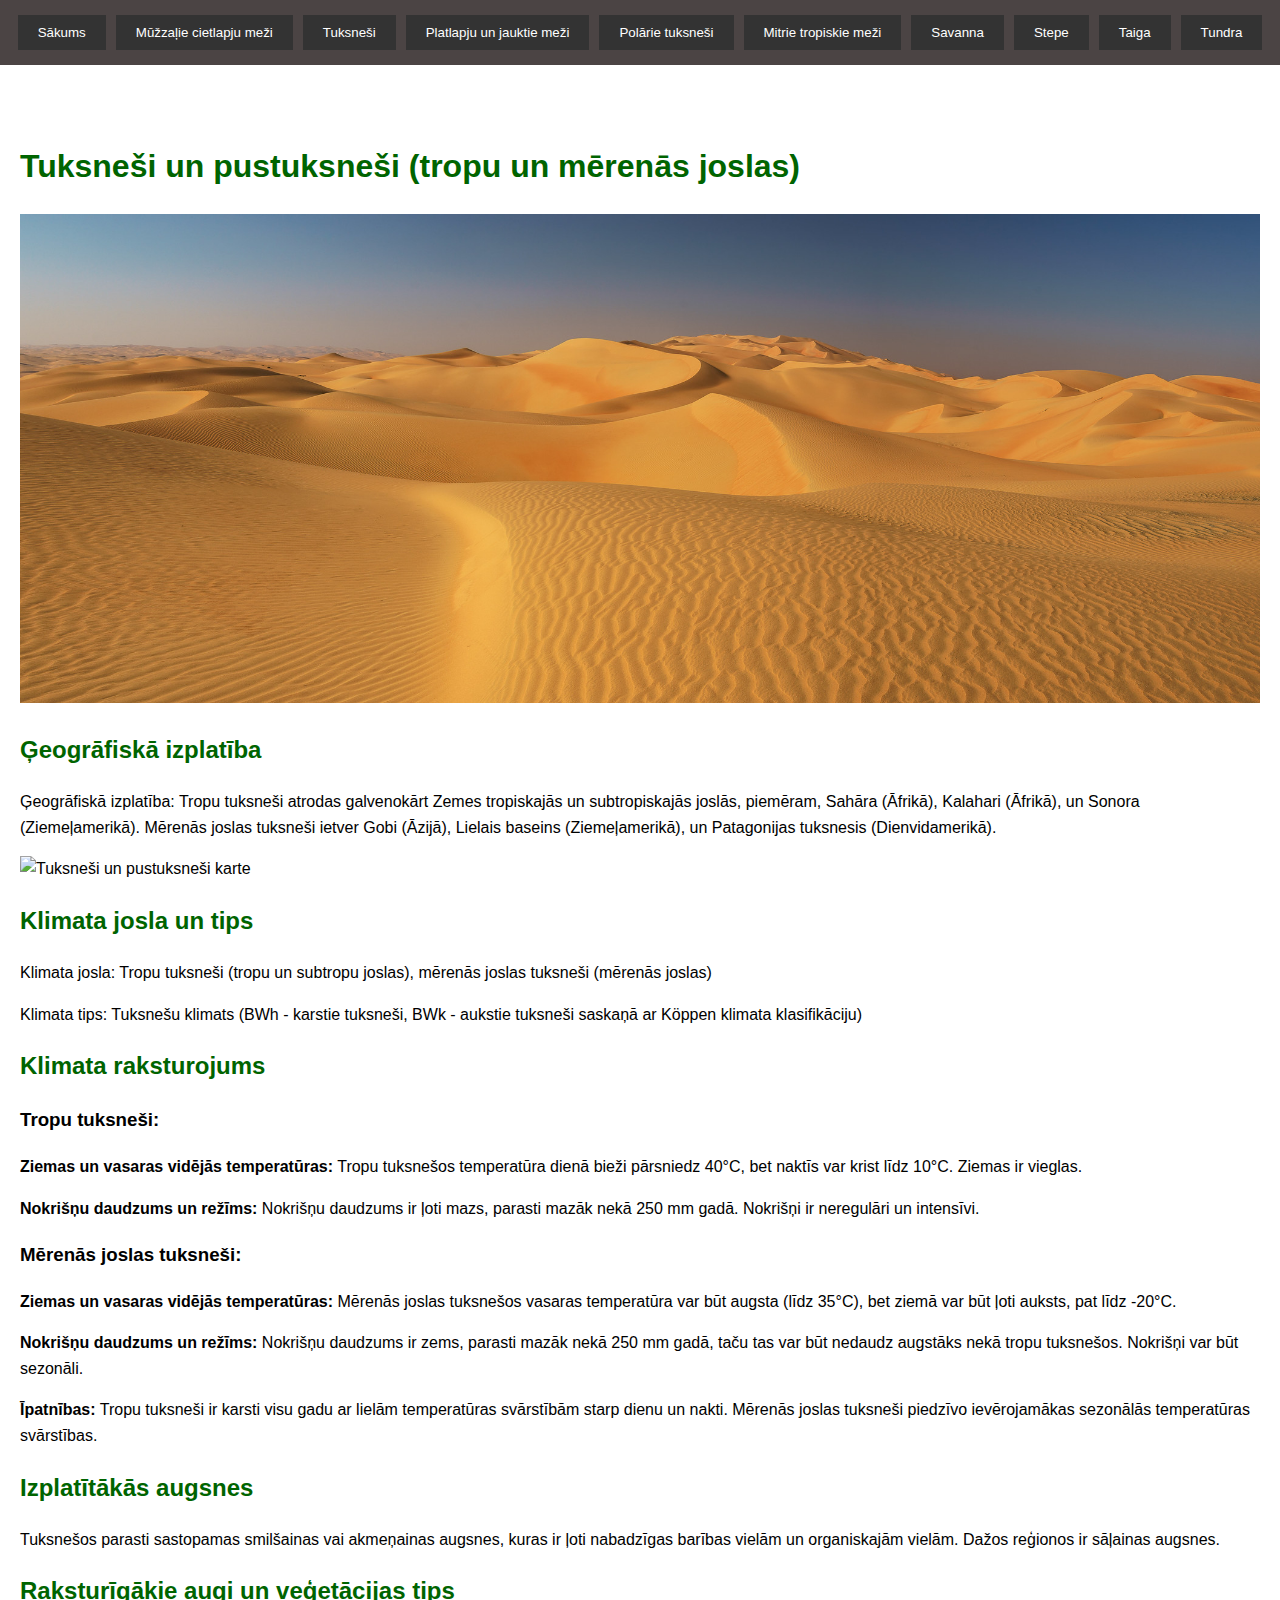
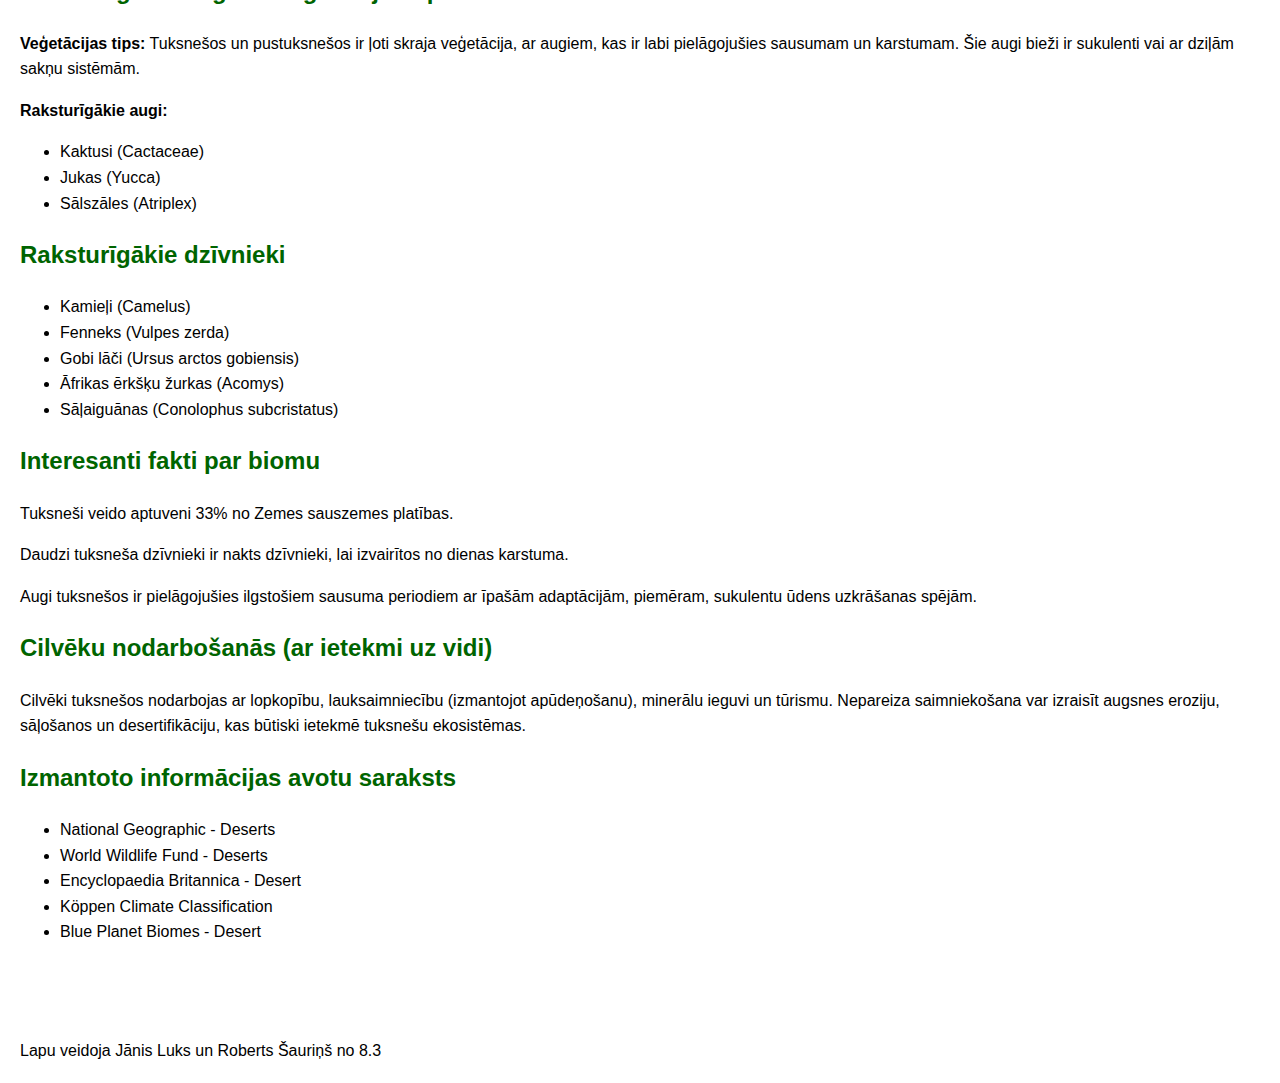
==== desert.html @ 3b9573bf "Initial commit" ====
<!DOCTYPE html>
<html lang="lv">

<head>
    <meta charset="UTF-8">
    <meta name="viewport" content="width=device-width, initial-scale=1.0">
    <title>Tuksneši un pustuksneši</title>
    <style>
        body {
            font-family: Arial, sans-serif;
            line-height: 1.6;
            margin: 20px;
        }

        h1,
        h2 {
            color: #8B4513;
        }

        img {
            max-width: 100%;
            height: auto;
        }
    </style>
    <link rel="stylesheet" href="style.css">
</head>

<body>
    <header>
        <nav>
            <a href="index.html"><button>Sākums</button></a>
            <a href="cietlapji.html"><button>Mūžzaļie cietlapju meži</button></a>
            <a href="desert.html"><button>Tuksneši</button></a>
            <a href="forest.html"><button>Platlapju un jauktie meži</button></a>
            <a href="ice.html"><button>Polārie tuksneši</button></a>
            <a href="jungle.html"><button>Mitrie tropiskie meži</button></a>
            <a href="savanna.html"><button>Savanna</button></a>
            <a href="stepe.html"><button>Stepe</button></a>
            <a href="taiga.html"><button>Taiga</button></a>
            <a href="tundra.html"><button>Tundra</button></a>
        </nav>
    </header>
<main>
    <h1>Tuksneši un pustuksneši (tropu un mērenās joslas)</h1>
    <p><img src="desert panorama.jpg" alt="Tuksneši un pustuksneši panorāmas attēls"></p>

    <h2>Ģeogrāfiskā izplatība</h2>
    <p>Ģeogrāfiskā izplatība: Tropu tuksneši atrodas galvenokārt Zemes tropiskajās un subtropiskajās joslās, piemēram,
        Sahāra (Āfrikā), Kalahari (Āfrikā), un Sonora (Ziemeļamerikā). Mērenās joslas tuksneši ietver Gobi (Āzijā),
        Lielais baseins (Ziemeļamerikā), un Patagonijas tuksnesis (Dienvidamerikā).</p>
    <p><img src="desert map.png" alt="Tuksneši un pustuksneši karte"></p>

    <h2>Klimata josla un tips</h2>
    <p>Klimata josla: Tropu tuksneši (tropu un subtropu joslas), mērenās joslas tuksneši (mērenās joslas)</p>
    <p>Klimata tips: Tuksnešu klimats (BWh - karstie tuksneši, BWk - aukstie tuksneši saskaņā ar Köppen klimata
        klasifikāciju)</p>

    <h2>Klimata raksturojums</h2>
    <h3>Tropu tuksneši:</h3>
    <p><strong>Ziemas un vasaras vidējās temperatūras:</strong> Tropu tuksnešos temperatūra dienā bieži pārsniedz 40°C,
        bet naktīs var krist līdz 10°C. Ziemas ir vieglas.</p>
    <p><strong>Nokrišņu daudzums un režīms:</strong> Nokrišņu daudzums ir ļoti mazs, parasti mazāk nekā 250 mm gadā.
        Nokrišņi ir neregulāri un intensīvi.</p>
    <h3>Mērenās joslas tuksneši:</h3>
    <p><strong>Ziemas un vasaras vidējās temperatūras:</strong> Mērenās joslas tuksnešos vasaras temperatūra var būt
        augsta (līdz 35°C), bet ziemā var būt ļoti auksts, pat līdz -20°C.</p>
    <p><strong>Nokrišņu daudzums un režīms:</strong> Nokrišņu daudzums ir zems, parasti mazāk nekā 250 mm gadā, taču tas
        var būt nedaudz augstāks nekā tropu tuksnešos. Nokrišņi var būt sezonāli.</p>
    <p><strong>Īpatnības:</strong> Tropu tuksneši ir karsti visu gadu ar lielām temperatūras svārstībām starp dienu un
        nakti. Mērenās joslas tuksneši piedzīvo ievērojamākas sezonālās temperatūras svārstības.</p>

    <h2>Izplatītākās augsnes</h2>
    <p>Tuksnešos parasti sastopamas smilšainas vai akmeņainas augsnes, kuras ir ļoti nabadzīgas barības vielām un
        organiskajām vielām. Dažos reģionos ir sāļainas augsnes.</p>

    <h2>Raksturīgākie augi un veģetācijas tips</h2>
    <p><strong>Veģetācijas tips:</strong> Tuksnešos un pustuksnešos ir ļoti skraja veģetācija, ar augiem, kas ir labi
        pielāgojušies sausumam un karstumam. Šie augi bieži ir sukulenti vai ar dziļām sakņu sistēmām.</p>
    <p><strong>Raksturīgākie augi:</strong></p>
    <ul>
        <li>Kaktusi (Cactaceae)</li>
        <li>Jukas (Yucca)</li>
        <li>Sālszāles (Atriplex)</li>
    </ul>

    <h2>Raksturīgākie dzīvnieki</h2>
   
    <ul>
        <li>Kamieļi (Camelus)</li>
        <li>Fenneks (Vulpes zerda)</li>
        <li>Gobi lāči (Ursus arctos gobiensis)</li>
        <li>Āfrikas ērkšķu žurkas (Acomys)</li>
        <li>Sāļaiguānas (Conolophus subcristatus)</li>
    </ul>

    <h2>Interesanti fakti par biomu</h2>
    <p>Tuksneši veido aptuveni 33% no Zemes sauszemes platības.</p>
    <p>Daudzi tuksneša dzīvnieki ir nakts dzīvnieki, lai izvairītos no dienas karstuma.</p>
    <p>Augi tuksnešos ir pielāgojušies ilgstošiem sausuma periodiem ar īpašām adaptācijām, piemēram, sukulentu ūdens
        uzkrāšanas spējām.</p>

    <h2>Cilvēku nodarbošanās (ar ietekmi uz vidi)</h2>
    <p>Cilvēki tuksnešos nodarbojas ar lopkopību, lauksaimniecību (izmantojot apūdeņošanu), minerālu ieguvi un tūrismu.
        Nepareiza saimniekošana var izraisīt augsnes eroziju, sāļošanos un desertifikāciju, kas būtiski ietekmē tuksnešu
        ekosistēmas.</p>

    <h2>Izmantoto informācijas avotu saraksts</h2>
    <ul>
        <li>National Geographic - Deserts</li>
        <li>World Wildlife Fund - Deserts</li>
        <li>Encyclopaedia Britannica - Desert</li>
        <li>Köppen Climate Classification</li>
        <li>Blue Planet Biomes - Desert</li>
    </ul>
      <br><br><br>
</main>
    <footer>
        <!--Atpakaļ uz augšu poga-->
        <a href="#" id="back-to-top">Atpakaļ uz augšu</a>
        <font align="right">Lapu veidoja Jānis Luks un Roberts Šauriņš no 8.3</font>
      </footer>
    <script src="script.js"></script>
</body>

</html>
---- style.css ----
/* Style the header */
header {
  position: fixed;
  top: 0;
  left: 0;
  width: 100%;
  background-color: #4b4444; /* Change this for your desired background color */
  display: flex; /* Make the header a flexbox for centering */
  justify-content: center; /* Center the elements inside the header */
  padding: 10px 0; /* Add some padding  */
}

/* Style the navigation bar */
nav {
  display: flex; /* Make the navigation a flexbox for centering */
  flex-wrap: wrap; /* Allow buttons to wrap when screen gets small */
}

/* Style the buttons */
a button {
  margin: 5px; /* Add some margin between buttons */
  padding: 10px 20px; /* Add some padding inside buttons */
  background-color: #333; /* Change this for your desired button color */
  color: #fff; /* Change this for your desired button text color */
  border: none; /* Remove default border */
  cursor: pointer; /* Indicate clickable button */
}
main{
  padding-top: 100px;
}
body {
  font-family: Arial, sans-serif;
  line-height: 1.6;
  margin: 20px;
}

h1,
h2 {
  color: #006400;
}
#back-to-top {
  display: none;
  position: fixed;
  bottom: 20px;
  right: 20px;
  background-color: #4CAF50;
  color: white;
  padding: 10px 20px;
  border-radius: 50px;
  font-size: 16px;
  border: none;
  cursor: pointer;
}

#back-to-top:hover {
  background-color: #3e8e41;
}

nav {
  display: flex; /* Navigation bar as flexbox */
}

.navigation-links {
  display: flex; /* Navigation links as flexbox for centering */
  flex-grow: 1; /* Allow remaining buttons to fill the space */
  margin-left: auto; /* Push remaining buttons to the right */
}
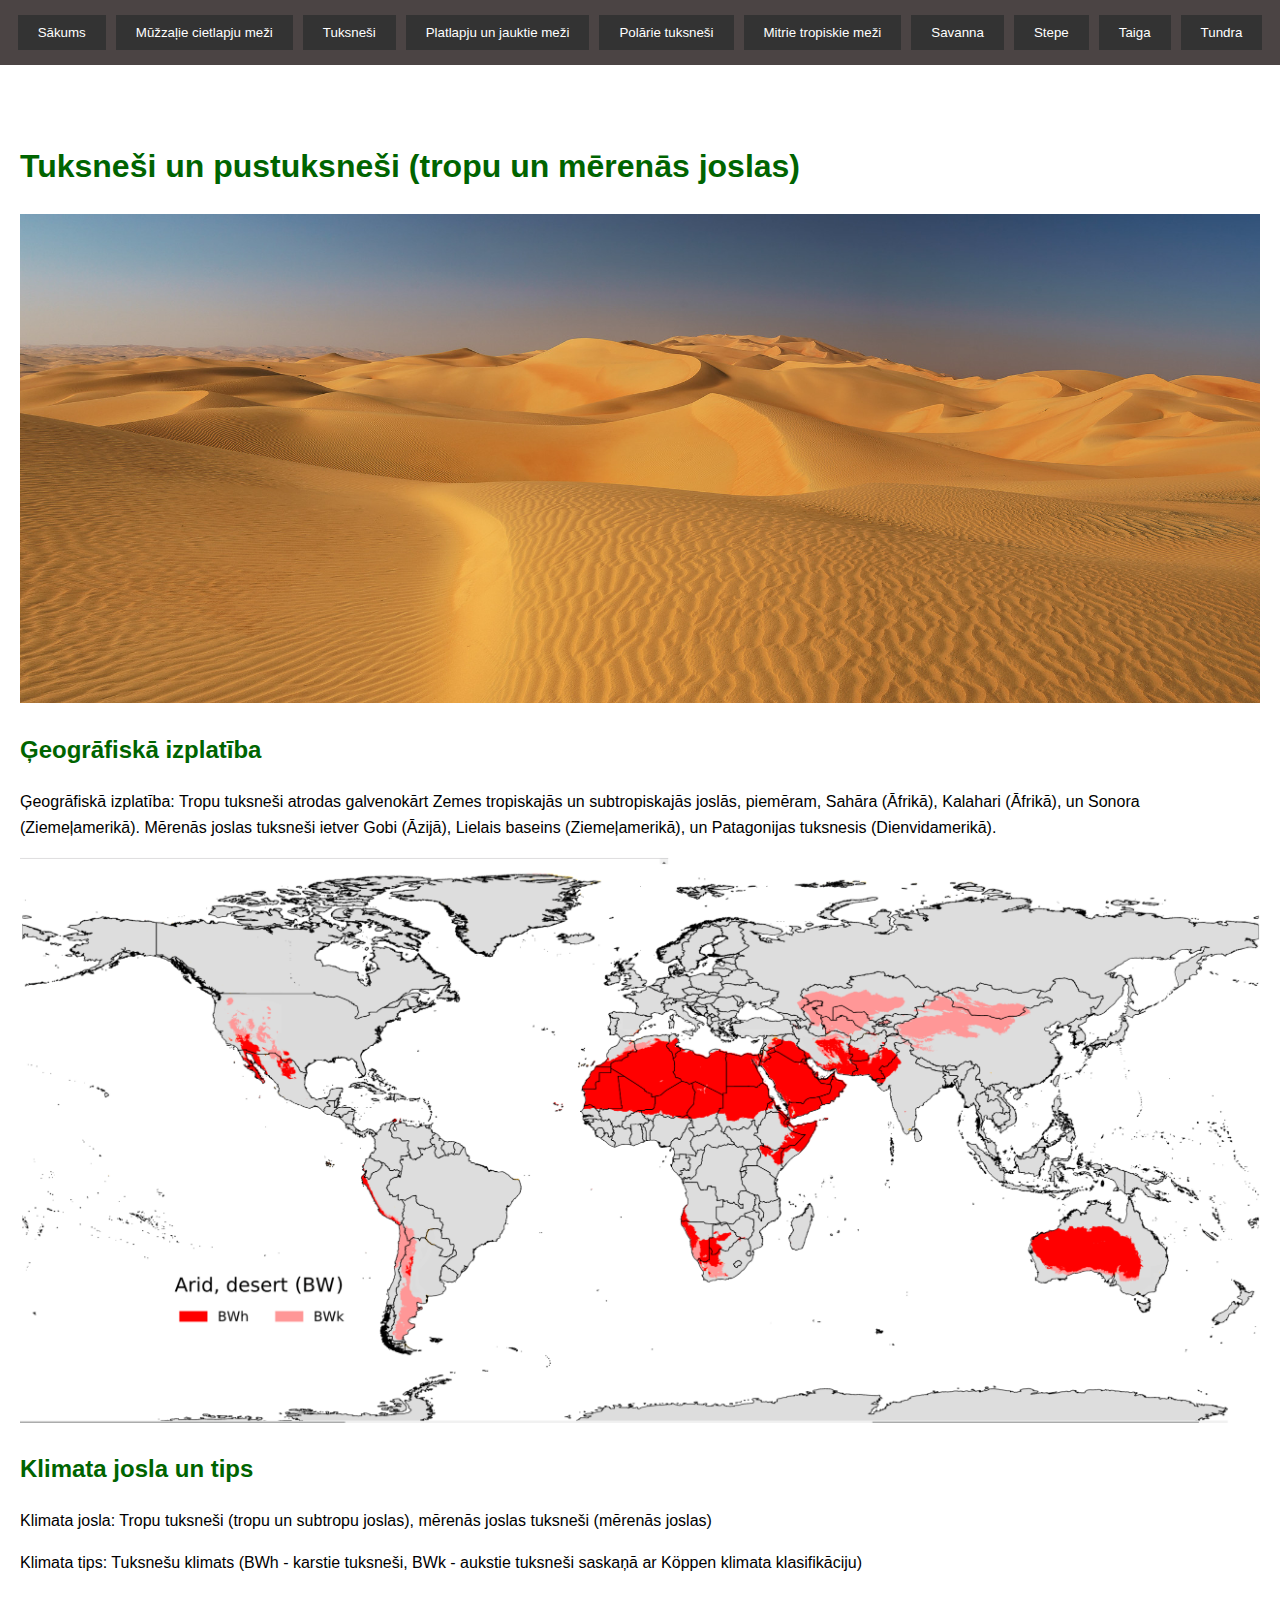
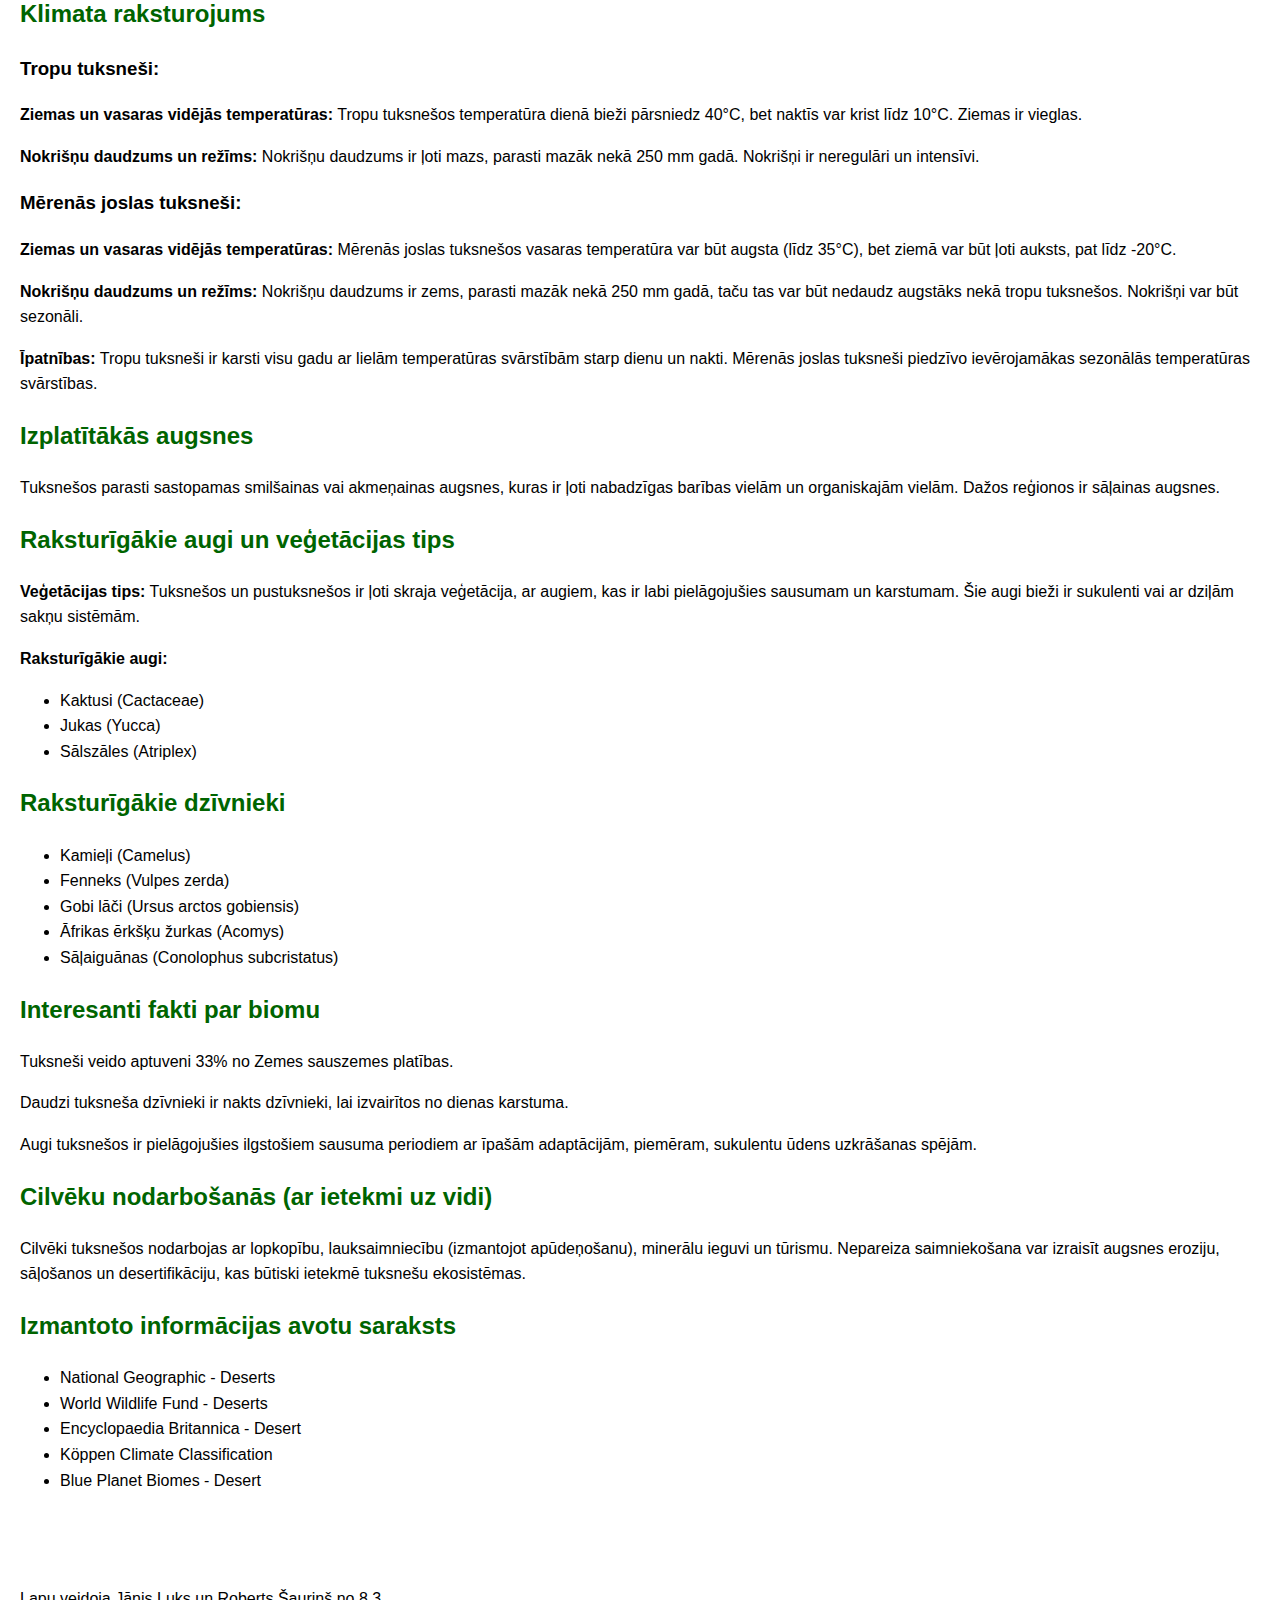
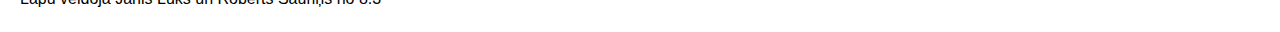
==== commit 1d8d8e7f: "test" ====
--- a/desert.html
+++ b/desert.html
@@ -42,13 +42,13 @@
     </header>
 <main>
     <h1>Tuksneši un pustuksneši (tropu un mērenās joslas)</h1>
-    <p><img src="desert panorama.jpg" alt="Tuksneši un pustuksneši panorāmas attēls"></p>
+    <p><img src="bildes/desert panorama.jpg" alt="Tuksneši un pustuksneši panorāmas attēls"></p>
 
     <h2>Ģeogrāfiskā izplatība</h2>
     <p>Ģeogrāfiskā izplatība: Tropu tuksneši atrodas galvenokārt Zemes tropiskajās un subtropiskajās joslās, piemēram,
         Sahāra (Āfrikā), Kalahari (Āfrikā), un Sonora (Ziemeļamerikā). Mērenās joslas tuksneši ietver Gobi (Āzijā),
         Lielais baseins (Ziemeļamerikā), un Patagonijas tuksnesis (Dienvidamerikā).</p>
-    <p><img src="desert map.png" alt="Tuksneši un pustuksneši karte"></p>
+    <p><img src="bildes/desert map.png" alt="Tuksneši un pustuksneši karte"></p>
 
     <h2>Klimata josla un tips</h2>
     <p>Klimata josla: Tropu tuksneši (tropu un subtropu joslas), mērenās joslas tuksneši (mērenās joslas)</p>
